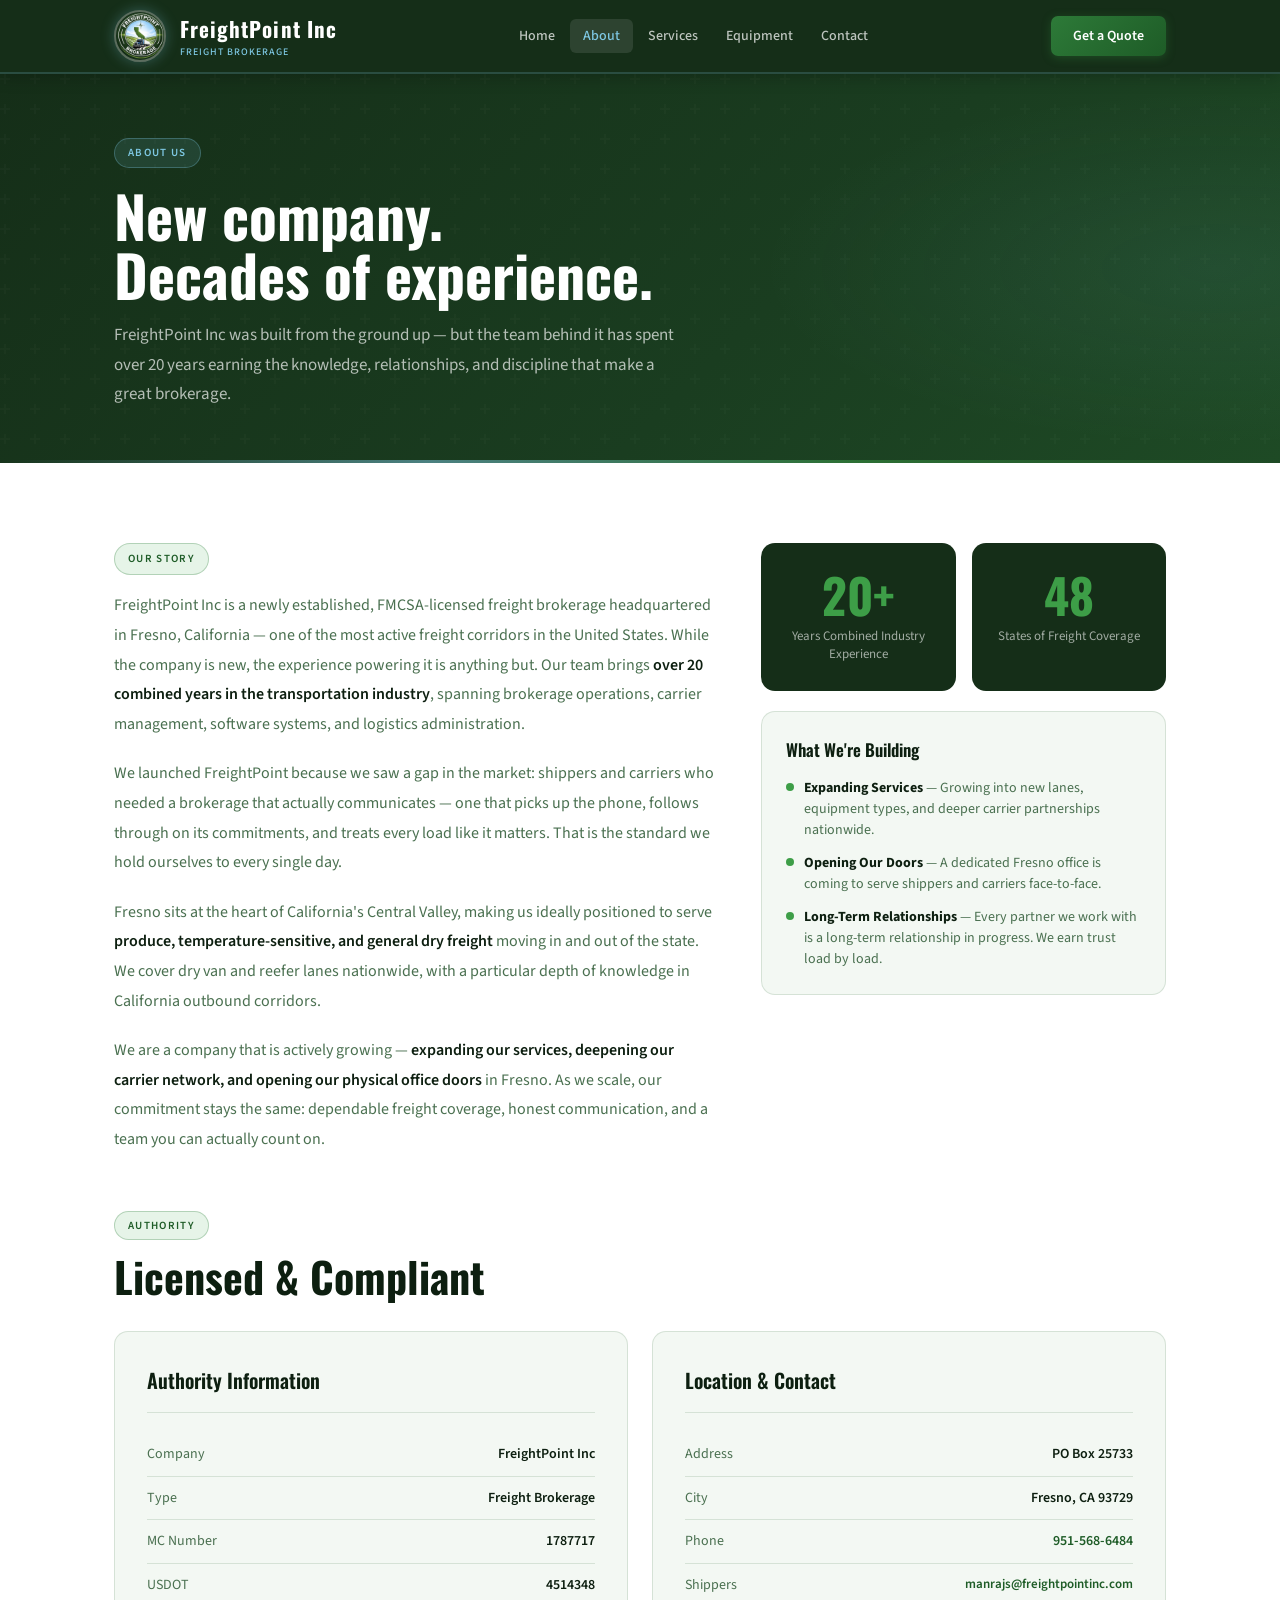
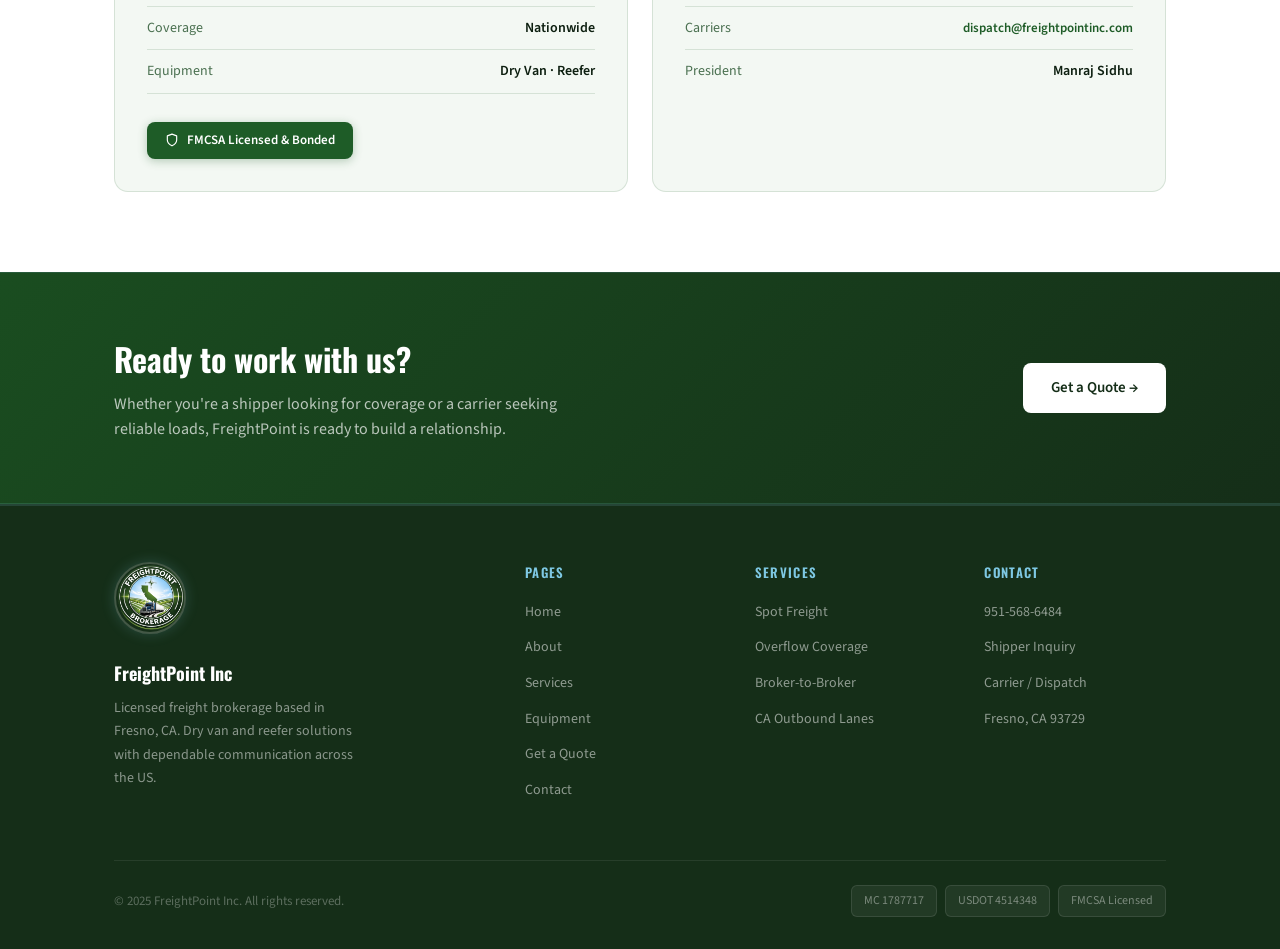
==== about.html @ 99c60712 "Add files via upload" ====
<!DOCTYPE html>
<html lang="en">
<head>
<meta charset="UTF-8">
<meta name="viewport" content="width=device-width, initial-scale=1.0">
<meta name="description" content="Learn about FreightPoint Inc — a new freight brokerage backed by 20+ years of transportation industry experience, based in Fresno, CA.">
<title>About Us | FreightPoint Inc</title>
<link rel="preconnect" href="https://fonts.googleapis.com">
<link rel="preconnect" href="https://fonts.gstatic.com" crossorigin>
<link href="https://fonts.googleapis.com/css2?family=Oswald:wght@400;600;700&family=Source+Sans+3:wght@400;500;600&display=swap" rel="stylesheet">
<link rel="stylesheet" href="style.css">
<style>
  .about-story { display: grid; grid-template-columns: 3fr 2fr; gap: 40px; align-items: start; margin-bottom: 56px; }
  .story-text { font-size: 16px; color: var(--text-muted); line-height: 1.85; }
  .story-text p { margin-bottom: 20px; }
  .story-text p:last-child { margin-bottom: 0; }
  .story-text strong { color: var(--text-dark); font-weight: 600; }
  .story-aside { display: flex; flex-direction: column; gap: 20px; }
  .aside-stat { background: var(--green-dark); border-radius: 14px; padding: 28px 24px; text-align: center; }
  .aside-stat .num { font-family: 'Oswald', sans-serif; font-size: 48px; font-weight: 700; color: var(--green-accent); line-height: 1; }
  .aside-stat .lbl { font-size: 13px; color: rgba(255,255,255,.6); margin-top: 8px; line-height: 1.4; }
  .aside-card { background: var(--off-white); border: 1px solid var(--border); border-radius: 14px; padding: 24px; }
  .aside-card h4 { font-family: 'Oswald', sans-serif; font-size: 17px; font-weight: 600; color: var(--text-dark); margin-bottom: 14px; }
  .aside-bullet { display: flex; align-items: flex-start; gap: 10px; margin-bottom: 12px; font-size: 14px; color: var(--text-muted); line-height: 1.5; }
  .aside-bullet:last-child { margin-bottom: 0; }
  .aside-dot { width: 8px; height: 8px; border-radius: 50%; background: var(--green-accent); flex-shrink: 0; margin-top: 5px; }

  .auth-grid { display: grid; grid-template-columns: 1fr 1fr; gap: 24px; }
  .auth-card { background: var(--off-white); border: 1px solid var(--border); border-radius: 14px; padding: 32px; }
  .auth-card h3 { font-family: 'Oswald', sans-serif; font-size: 20px; font-weight: 600; color: var(--text-dark); margin-bottom: 20px; padding-bottom: 16px; border-bottom: 1px solid var(--border); }
  .auth-row { display: flex; justify-content: space-between; align-items: center; padding: 10px 0; border-bottom: 1px solid var(--border); font-size: 14px; }
  .auth-row:last-child { border-bottom: none; }
  .auth-label { color: var(--text-muted); }
  .auth-value { font-weight: 600; color: var(--text-dark); }

  @media(max-width:900px){ .about-story{grid-template-columns:1fr} .auth-grid{grid-template-columns:1fr} }
</style>
</head>
<body>

<nav>
  <div class="nav-inner">
    <a class="nav-logo" href="index.html">
      <img src="FreightPoint_Logo.png" alt="FreightPoint Inc">
      <div><div class="nav-logo-text">FreightPoint Inc</div><div class="nav-logo-sub">Freight Brokerage</div></div>
    </a>
    <ul class="nav-links">
      <li><a href="index.html">Home</a></li>
      <li><a href="about.html" class="active">About</a></li>
      <li><a href="services.html">Services</a></li>
      <li><a href="equipment.html">Equipment</a></li>
      <li><a href="contact.html">Contact</a></li>
    </ul>
    <a class="nav-cta" href="quote.html">Get a Quote</a>
    <button class="hamburger" id="menuBtn"><span></span><span></span><span></span></button>
  </div>
  <div class="mobile-menu" id="mobileMenu">
    <a href="index.html">Home</a><a href="about.html">About</a><a href="services.html">Services</a><a href="equipment.html">Equipment</a><a href="quote.html">Get a Quote</a><a href="contact.html">Contact</a>
  </div>
</nav>

<div class="page-hero">
  <div class="page-hero-inner">
    <span class="tag">About Us</span>
    <h1>New company.<br>Decades of experience.</h1>
    <p>FreightPoint Inc was built from the ground up — but the team behind it has spent over 20 years earning the knowledge, relationships, and discipline that make a great brokerage.</p>
  </div>
</div>

<!-- STORY -->
<section style="background:var(--white)">
  <div class="container">
    <div class="about-story">
      <div class="story-text">
        <div class="section-label" style="margin-bottom:16px"><span class="tag">Our Story</span></div>
        <p>FreightPoint Inc is a newly established, FMCSA-licensed freight brokerage headquartered in Fresno, California — one of the most active freight corridors in the United States. While the company is new, the experience powering it is anything but. Our team brings <strong>over 20 combined years in the transportation industry</strong>, spanning brokerage operations, carrier management, software systems, and logistics administration.</p>
        <p>We launched FreightPoint because we saw a gap in the market: shippers and carriers who needed a brokerage that actually communicates — one that picks up the phone, follows through on its commitments, and treats every load like it matters. That is the standard we hold ourselves to every single day.</p>
        <p>Fresno sits at the heart of California's Central Valley, making us ideally positioned to serve <strong>produce, temperature-sensitive, and general dry freight</strong> moving in and out of the state. We cover dry van and reefer lanes nationwide, with a particular depth of knowledge in California outbound corridors.</p>
        <p>We are a company that is actively growing — <strong>expanding our services, deepening our carrier network, and opening our physical office doors</strong> in Fresno. As we scale, our commitment stays the same: dependable freight coverage, honest communication, and a team you can actually count on.</p>
      </div>
      <div class="story-aside">
        <div style="display:grid;grid-template-columns:1fr 1fr;gap:16px">
          <div class="aside-stat"><div class="num">20+</div><div class="lbl">Years Combined Industry Experience</div></div>
          <div class="aside-stat"><div class="num">48</div><div class="lbl">States of Freight Coverage</div></div>
        </div>
        <div class="aside-card">
          <h4>What We're Building</h4>
          <div class="aside-bullet"><div class="aside-dot"></div><span><strong style="color:var(--text-dark)">Expanding Services</strong> — Growing into new lanes, equipment types, and deeper carrier partnerships nationwide.</span></div>
          <div class="aside-bullet"><div class="aside-dot"></div><span><strong style="color:var(--text-dark)">Opening Our Doors</strong> — A dedicated Fresno office is coming to serve shippers and carriers face-to-face.</span></div>
          <div class="aside-bullet"><div class="aside-dot"></div><span><strong style="color:var(--text-dark)">Long-Term Relationships</strong> — Every partner we work with is a long-term relationship in progress. We earn trust load by load.</span></div>
        </div>
      </div>
    </div>

    <!-- AUTHORITY -->
    <div class="section-head" style="margin-bottom:32px">
      <div class="section-label"><span class="tag">Authority</span></div>
      <h2 class="section-title">Licensed &amp; Compliant</h2>
    </div>
    <div class="auth-grid">
      <div class="auth-card">
        <h3>Authority Information</h3>
        <div class="auth-row"><span class="auth-label">Company</span><span class="auth-value">FreightPoint Inc</span></div>
        <div class="auth-row"><span class="auth-label">Type</span><span class="auth-value">Freight Brokerage</span></div>
        <div class="auth-row"><span class="auth-label">MC Number</span><span class="auth-value">1787717</span></div>
        <div class="auth-row"><span class="auth-label">USDOT</span><span class="auth-value">4514348</span></div>
        <div class="auth-row"><span class="auth-label">Coverage</span><span class="auth-value">Nationwide</span></div>
        <div class="auth-row"><span class="auth-label">Equipment</span><span class="auth-value">Dry Van · Reefer</span></div>
        <div style="margin-top:12px"><span class="mc-badge-large"><svg width="14" height="14" viewBox="0 0 24 24" fill="none" stroke="currentColor" stroke-width="2" stroke-linecap="round" stroke-linejoin="round"><path d="M12 22s8-4 8-10V5l-8-3-8 3v7c0 6 8 10 8 10z"/></svg>FMCSA Licensed &amp; Bonded</span></div>
      </div>
      <div class="auth-card">
        <h3>Location &amp; Contact</h3>
        <div class="auth-row"><span class="auth-label">Address</span><span class="auth-value">PO Box 25733</span></div>
        <div class="auth-row"><span class="auth-label">City</span><span class="auth-value">Fresno, CA 93729</span></div>
        <div class="auth-row"><span class="auth-label">Phone</span><span class="auth-value"><a href="tel:9515686484" style="color:var(--green-mid);text-decoration:none">951-568-6484</a></span></div>
        <div class="auth-row"><span class="auth-label">Shippers</span><span class="auth-value" style="font-size:13px"><a href="mailto:manrajs@freightpointinc.com" style="color:var(--green-mid);text-decoration:none">manrajs&#64;freightpointinc.com</a></span></div>
        <div class="auth-row"><span class="auth-label">Carriers</span><span class="auth-value" style="font-size:13px"><a href="mailto:dispatch@freightpointinc.com" style="color:var(--green-mid);text-decoration:none">dispatch&#64;freightpointinc.com</a></span></div>
        <div class="auth-row"><span class="auth-label">President</span><span class="auth-value">Manraj Sidhu</span></div>
      </div>
    </div>
  </div>
</section>

<div class="carrier-banner">
  <div class="carrier-inner">
    <div><h2>Ready to work with us?</h2><p>Whether you're a shipper looking for coverage or a carrier seeking reliable loads, FreightPoint is ready to build a relationship.</p></div>
    <a class="btn btn-white" href="quote.html">Get a Quote →</a>
  </div>
</div>

<footer>
  <div class="container">
    <div class="footer-grid">
      <div class="footer-brand"><img src="FreightPoint_Logo.png" alt="FreightPoint Inc"><div style="font-family:'Oswald',sans-serif;font-size:18px;font-weight:700;color:var(--white);">FreightPoint Inc</div><p>Licensed freight brokerage based in Fresno, CA. Dry van and reefer solutions with dependable communication across the US.</p></div>
      <div class="footer-col"><h4>Pages</h4><ul><li><a href="index.html">Home</a></li><li><a href="about.html">About</a></li><li><a href="services.html">Services</a></li><li><a href="equipment.html">Equipment</a></li><li><a href="quote.html">Get a Quote</a></li><li><a href="contact.html">Contact</a></li></ul></div>
      <div class="footer-col"><h4>Services</h4><ul><li><a href="services.html">Spot Freight</a></li><li><a href="services.html">Overflow Coverage</a></li><li><a href="services.html">Broker-to-Broker</a></li><li><a href="services.html">CA Outbound Lanes</a></li></ul></div>
      <div class="footer-col"><h4>Contact</h4><ul><li><a href="tel:9515686484">951-568-6484</a></li><li><a href="contact.html">Shipper Inquiry</a></li><li><a href="contact.html">Carrier / Dispatch</a></li><li><span>Fresno, CA 93729</span></li></ul></div>
    </div>
    <div class="footer-bottom"><p>© 2025 FreightPoint Inc. All rights reserved.</p><div class="mc-chips"><span class="mc-chip">MC 1787717</span><span class="mc-chip">USDOT 4514348</span><span class="mc-chip">FMCSA Licensed</span></div></div>
  </div>
</footer>
<script>
  document.getElementById('menuBtn').addEventListener('click',()=>document.getElementById('mobileMenu').classList.toggle('open'));
</script>
</body>
</html>
---- style.css ----
*, *::before, *::after { box-sizing: border-box; margin: 0; padding: 0; }

:root {
  --green-dark:   #152e18;
  --green-mid:    #1e5c27;
  --green-bright: #2d7a38;
  --green-light:  #e6f4e8;
  --green-accent: #3d9e47;
  --sky:          #7ec8e3;
  --sky-dark:     #3a9abf;
  --gold:         #c8f040;
  --white:        #ffffff;
  --off-white:    #f3f8f3;
  --text-dark:    #0d1f10;
  --text-mid:     #244728;
  --text-muted:   #4a7050;
  --border:       rgba(30,92,39,0.14);
  --shadow:       0 4px 28px rgba(21,46,24,0.14);
}

html { scroll-behavior: smooth; }
body { font-family: 'Source Sans 3', sans-serif; color: var(--text-dark); background: var(--white); line-height: 1.6; font-size: 16px; }

.container { max-width: 1100px; margin: 0 auto; padding: 0 24px; }

.tag { display: inline-block; font-size: 11px; font-weight: 600; letter-spacing: .12em; text-transform: uppercase; padding: 5px 13px; border-radius: 100px; background: var(--green-light); color: var(--green-mid); border: 1px solid rgba(45,122,56,0.28); }

.btn { display: inline-block; font-family: 'Source Sans 3', sans-serif; font-size: 15px; font-weight: 600; padding: 13px 28px; border-radius: 8px; border: none; cursor: pointer; text-decoration: none; transition: all .2s ease; }
.btn-primary { background: var(--green-mid); color: var(--white); }
.btn-primary:hover { background: var(--green-dark); transform: translateY(-1px); }
.btn-white { background: var(--white); color: var(--green-dark); }
.btn-white:hover { background: var(--green-light); }
.btn-outline-white { background: transparent; color: rgba(255,255,255,.92); border: 2px solid rgba(255,255,255,.45); }
.btn-outline-white:hover { background: rgba(255,255,255,.1); border-color: rgba(255,255,255,.7); }

/* ── NAV ── */
nav {
  position: sticky; top: 0; z-index: 200;
  background: var(--green-dark);
  border-bottom: 2px solid rgba(126,200,227,.2);
  box-shadow: 0 2px 16px rgba(0,0,0,.25);
}
.nav-inner { display: flex; align-items: center; justify-content: space-between; padding: 10px 24px; max-width: 1100px; margin: 0 auto; }
.nav-logo { display: flex; align-items: center; gap: 14px; text-decoration: none; }
.nav-logo img {
  width: 52px; height: 52px; border-radius: 50%; object-fit: cover;
  border: 2.5px solid rgba(255,255,255,.3);
  box-shadow: 0 0 14px rgba(126,200,227,.3);
}
.nav-logo-text { font-family: 'Oswald', sans-serif; font-size: 21px; font-weight: 700; color: var(--white); letter-spacing: .05em; }
.nav-logo-sub { font-size: 10px; color: var(--sky); letter-spacing: .1em; text-transform: uppercase; margin-top: -1px; font-weight: 500; }
.nav-links { display: flex; align-items: center; gap: 2px; list-style: none; }
.nav-links a { font-size: 14px; font-weight: 500; color: rgba(255,255,255,.72); text-decoration: none; padding: 7px 13px; border-radius: 6px; transition: all .15s; }
.nav-links a:hover, .nav-links a.active { color: var(--white); background: rgba(255,255,255,.1); }
.nav-links a.active { color: var(--sky); }
.nav-cta {
  background: linear-gradient(135deg, var(--green-bright), var(--green-mid));
  color: var(--white); font-size: 14px; font-weight: 600; padding: 9px 22px;
  border-radius: 7px; border: none; cursor: pointer; text-decoration: none;
  transition: all .2s; font-family: 'Source Sans 3', sans-serif;
  box-shadow: 0 2px 10px rgba(45,122,56,.4);
}
.nav-cta:hover { background: linear-gradient(135deg, #3a9e47, #1e5c27); transform: translateY(-1px); box-shadow: 0 4px 16px rgba(45,122,56,.5); }
.hamburger { display: none; flex-direction: column; gap: 5px; cursor: pointer; padding: 4px; background: none; border: none; }
.hamburger span { display: block; width: 24px; height: 2px; background: var(--white); border-radius: 2px; transition: all .3s; }
.mobile-menu { display: none; flex-direction: column; gap: 2px; padding: 12px 24px 16px; border-top: 1px solid rgba(255,255,255,.08); background: var(--green-dark); }
.mobile-menu.open { display: flex; }
.mobile-menu a { color: rgba(255,255,255,.82); text-decoration: none; font-size: 15px; padding: 11px 10px; border-bottom: 1px solid rgba(255,255,255,.06); }
.mobile-menu a:last-child { border-bottom: none; }

/* ── PAGE HERO ── */
.page-hero {
  background: linear-gradient(135deg, var(--green-dark) 0%, #1a3d20 60%, #1e4a25 100%);
  padding: 64px 0 54px; position: relative; overflow: hidden;
}
.page-hero::before {
  content: ''; position: absolute; inset: 0; pointer-events: none;
  background:
    radial-gradient(ellipse 55% 70% at 95% 50%, rgba(126,200,227,.07) 0%, transparent 65%),
    url("data:image/svg+xml,%3Csvg width='60' height='60' viewBox='0 0 60 60' xmlns='http://www.w3.org/2000/svg'%3E%3Cg fill='%23ffffff' fill-opacity='0.018'%3E%3Cpath d='M36 34v-4h-2v4h-4v2h4v4h2v-4h4v-2h-4zm0-30V0h-2v4h-4v2h4v4h2V6h4V4h-4zM6 34v-4H4v4H0v2h4v4h2v-4h4v-2H6zM6 4V0H4v4H0v2h4v4h2V6h4V4H6z'/%3E%3C/g%3E%3C/svg%3E");
}
.page-hero::after {
  content: ''; position: absolute; bottom: 0; left: 0; right: 0; height: 3px;
  background: linear-gradient(90deg, transparent, var(--sky), var(--green-accent), transparent);
  opacity: .5;
}
.page-hero-inner { position: relative; max-width: 1100px; margin: 0 auto; padding: 0 24px; }
.page-hero .tag { background: rgba(126,200,227,.12); color: var(--sky); border-color: rgba(126,200,227,.3); margin-bottom: 18px; }
.page-hero h1 { font-family: 'Oswald', sans-serif; font-size: clamp(36px, 4.5vw, 58px); font-weight: 700; color: var(--white); line-height: 1.04; margin-bottom: 16px; }
.page-hero h1 em { font-style: normal; color: var(--sky); }
.page-hero p { font-size: 17px; color: rgba(255,255,255,.68); max-width: 560px; line-height: 1.72; }

/* ── SECTIONS ── */
section { padding: 80px 0; }
.section-label { margin-bottom: 14px; }
.section-title { font-family: 'Oswald', sans-serif; font-size: clamp(28px, 3.5vw, 42px); font-weight: 700; color: var(--text-dark); line-height: 1.08; margin-bottom: 14px; }
.section-sub { font-size: 16px; color: var(--text-muted); max-width: 520px; line-height: 1.72; }
.section-head { margin-bottom: 48px; }

/* ── TRUST BAR ── */
.trust-bar { background: var(--white); border-bottom: 1px solid var(--border); padding: 15px 24px; }
.trust-bar-inner { max-width: 1100px; margin: 0 auto; display: flex; align-items: center; gap: 32px; flex-wrap: wrap; justify-content: center; }
.trust-item { display: flex; align-items: center; gap: 8px; font-size: 13px; color: var(--text-muted); font-weight: 500; }
.trust-check { width: 18px; height: 18px; border-radius: 50%; background: var(--green-light); display: flex; align-items: center; justify-content: center; flex-shrink: 0; }
.trust-check svg { width: 10px; height: 10px; }

/* ── CARDS ── */
.card { background: var(--white); border: 1px solid var(--border); border-radius: 14px; padding: 32px 28px; }

/* ── FOOTER ── */
footer {
  background: var(--green-dark);
  border-top: 2px solid rgba(126,200,227,.15);
  color: rgba(255,255,255,.75); padding: 56px 0 32px;
}
.footer-grid { display: grid; grid-template-columns: 2fr 1fr 1fr 1fr; gap: 48px; margin-bottom: 48px; }
.footer-brand img { width: 72px; height: 72px; border-radius: 50%; margin-bottom: 16px; border: 2.5px solid rgba(255,255,255,.2); box-shadow: 0 0 14px rgba(126,200,227,.2); }
.footer-brand p { font-size: 14px; color: rgba(255,255,255,.5); line-height: 1.65; margin-top: 10px; max-width: 240px; }
.footer-col h4 { font-family: 'Oswald', sans-serif; font-size: 13px; font-weight: 600; color: var(--sky); letter-spacing: .1em; text-transform: uppercase; margin-bottom: 16px; }
.footer-col ul { list-style: none; }
.footer-col ul li { margin-bottom: 10px; }
.footer-col ul li a { color: rgba(255,255,255,.52); text-decoration: none; font-size: 14px; transition: color .15s; }
.footer-col ul li a:hover { color: var(--white); }
.footer-col ul li span { color: rgba(255,255,255,.52); font-size: 14px; }
.footer-bottom { border-top: 1px solid rgba(255,255,255,.08); padding-top: 24px; display: flex; justify-content: space-between; align-items: center; flex-wrap: wrap; gap: 12px; }
.footer-bottom p { font-size: 13px; color: rgba(255,255,255,.3); }
.mc-chips { display: flex; gap: 8px; flex-wrap: wrap; }
.mc-chip { background: rgba(255,255,255,.06); border: 1px solid rgba(255,255,255,.1); border-radius: 6px; padding: 5px 12px; font-size: 12px; color: rgba(255,255,255,.4); }

/* ── FORM ── */
.form-row { display: grid; grid-template-columns: 1fr 1fr; gap: 16px; }
.form-field { margin-bottom: 18px; }
.form-field label { display: block; font-size: 13px; font-weight: 600; color: var(--text-mid); margin-bottom: 6px; letter-spacing: .02em; }
.form-field input, .form-field select, .form-field textarea { width: 100%; padding: 11px 14px; border: 1.5px solid #cce3ce; border-radius: 8px; font-family: 'Source Sans 3', sans-serif; font-size: 15px; color: var(--text-dark); background: var(--white); transition: border-color .2s; outline: none; }
.form-field input:focus, .form-field select:focus, .form-field textarea:focus { border-color: var(--green-mid); box-shadow: 0 0 0 3px rgba(30,92,39,.1); }
.form-field textarea { resize: vertical; min-height: 100px; }
.form-submit { width: 100%; background: linear-gradient(135deg, var(--green-bright), var(--green-mid)); color: var(--white); font-family: 'Source Sans 3', sans-serif; font-size: 16px; font-weight: 600; padding: 14px 24px; border-radius: 8px; border: none; cursor: pointer; transition: all .2s; display: flex; align-items: center; justify-content: center; gap: 8px; box-shadow: 0 3px 12px rgba(30,92,39,.3); }
.form-submit:hover { background: linear-gradient(135deg, #3aac48, #1a5022); transform: translateY(-1px); box-shadow: 0 5px 18px rgba(30,92,39,.4); }
.form-note { font-size: 12px; color: var(--text-muted); text-align: center; margin-top: 14px; }
.success-msg { display: none; background: var(--green-light); border: 1px solid var(--green-accent); color: var(--green-dark); padding: 14px 18px; border-radius: 8px; font-size: 14px; margin-top: 16px; font-weight: 500; }

/* ── MC BADGE ── */
.mc-badge-large { display: inline-flex; align-items: center; gap: 8px; background: var(--green-mid); color: var(--white); font-size: 13px; font-weight: 600; padding: 8px 18px; border-radius: 8px; margin-top: 16px; box-shadow: 0 2px 10px rgba(30,92,39,.3); }

/* ── CARRIER BANNER ── */
.carrier-banner {
  background: linear-gradient(135deg, #1a4d20, var(--green-dark));
  border-top: 1px solid rgba(126,200,227,.15);
  border-bottom: 1px solid rgba(126,200,227,.15);
  padding: 60px 0;
}
.carrier-inner { max-width: 1100px; margin: 0 auto; padding: 0 24px; display: flex; align-items: center; justify-content: space-between; gap: 32px; flex-wrap: wrap; }
.carrier-inner h2 { font-family: 'Oswald', sans-serif; font-size: 32px; font-weight: 700; color: var(--white); margin-bottom: 8px; }
.carrier-inner p { font-size: 16px; color: rgba(255,255,255,.7); max-width: 480px; }

/* ── RESPONSIVE ── */
@media (max-width: 900px) {
  .footer-grid { grid-template-columns: 1fr 1fr; gap: 32px; }
  .form-row { grid-template-columns: 1fr; }
}
@media (max-width: 600px) {
  .nav-links, .nav-cta { display: none; }
  .hamburger { display: flex; }
  .footer-grid { grid-template-columns: 1fr; }
  section { padding: 56px 0; }
  .carrier-inner { text-align: center; }
  .carrier-inner a { margin: 0 auto; }
}
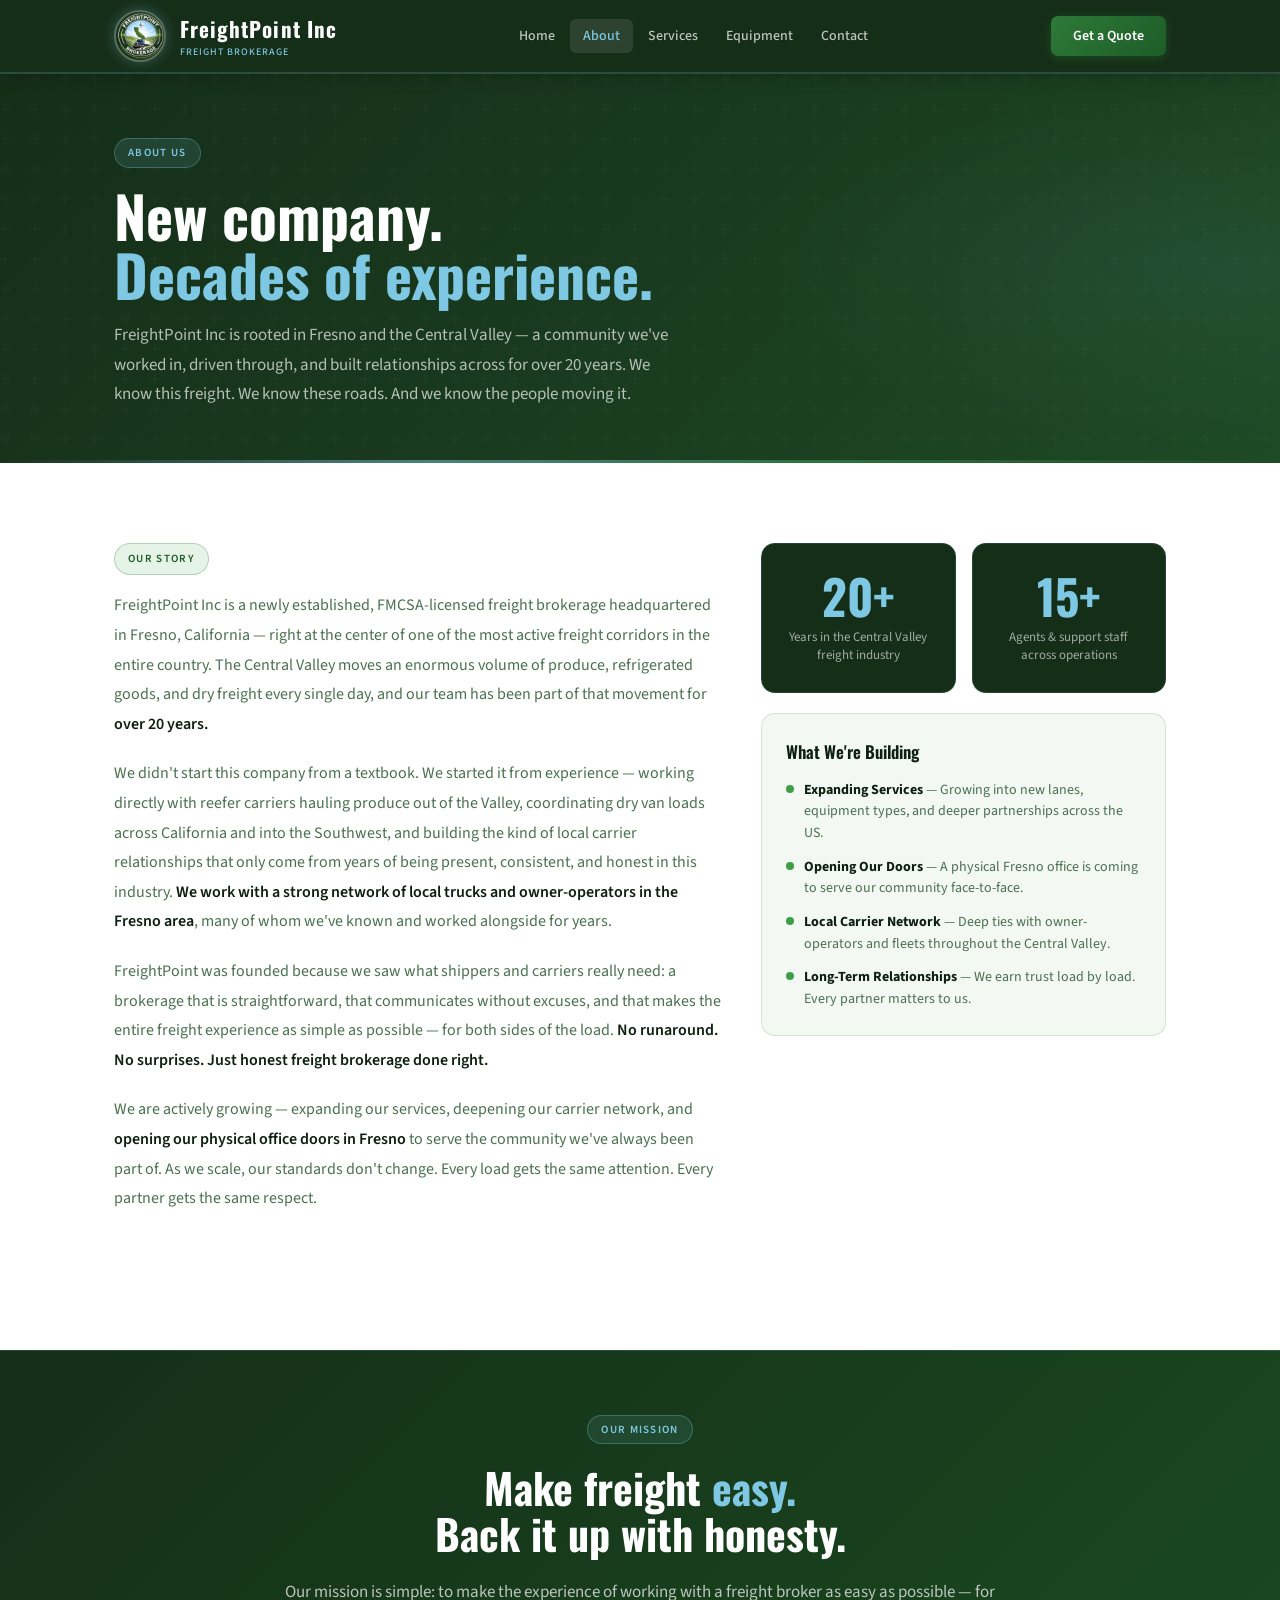
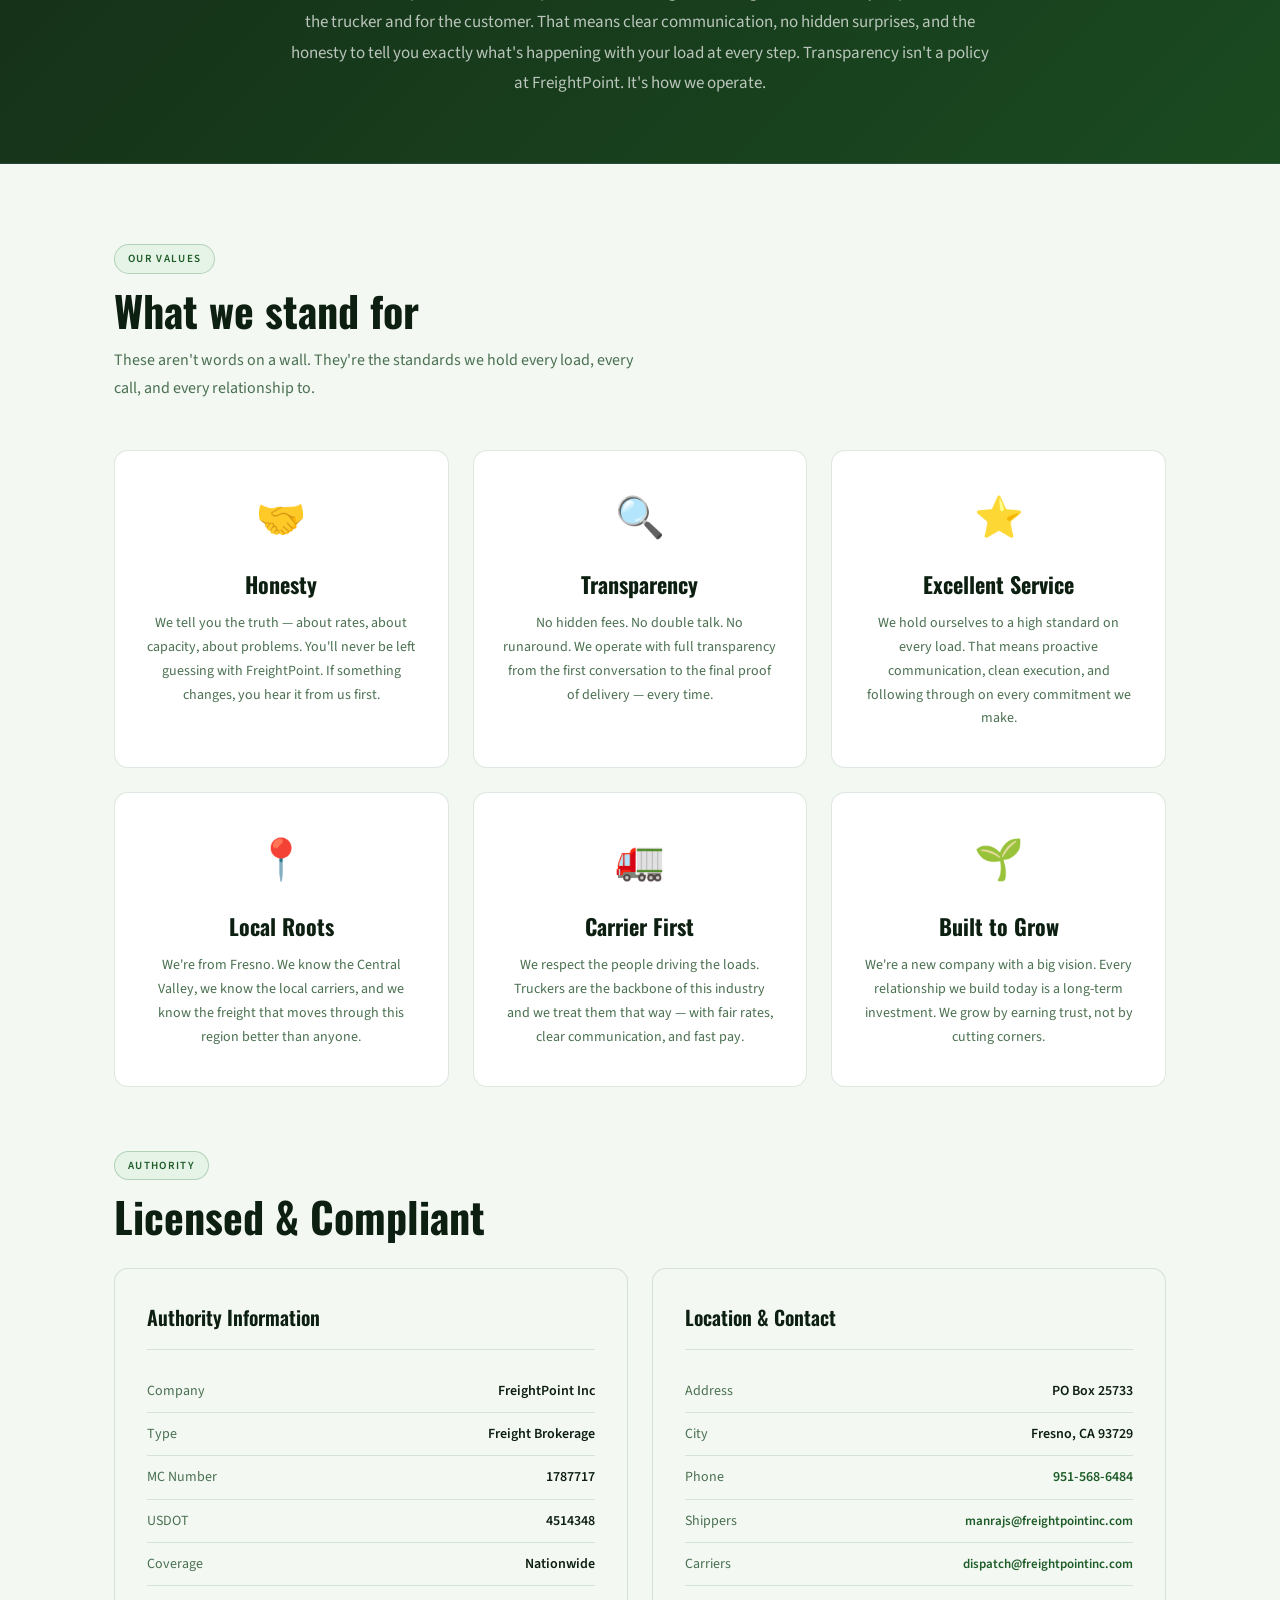
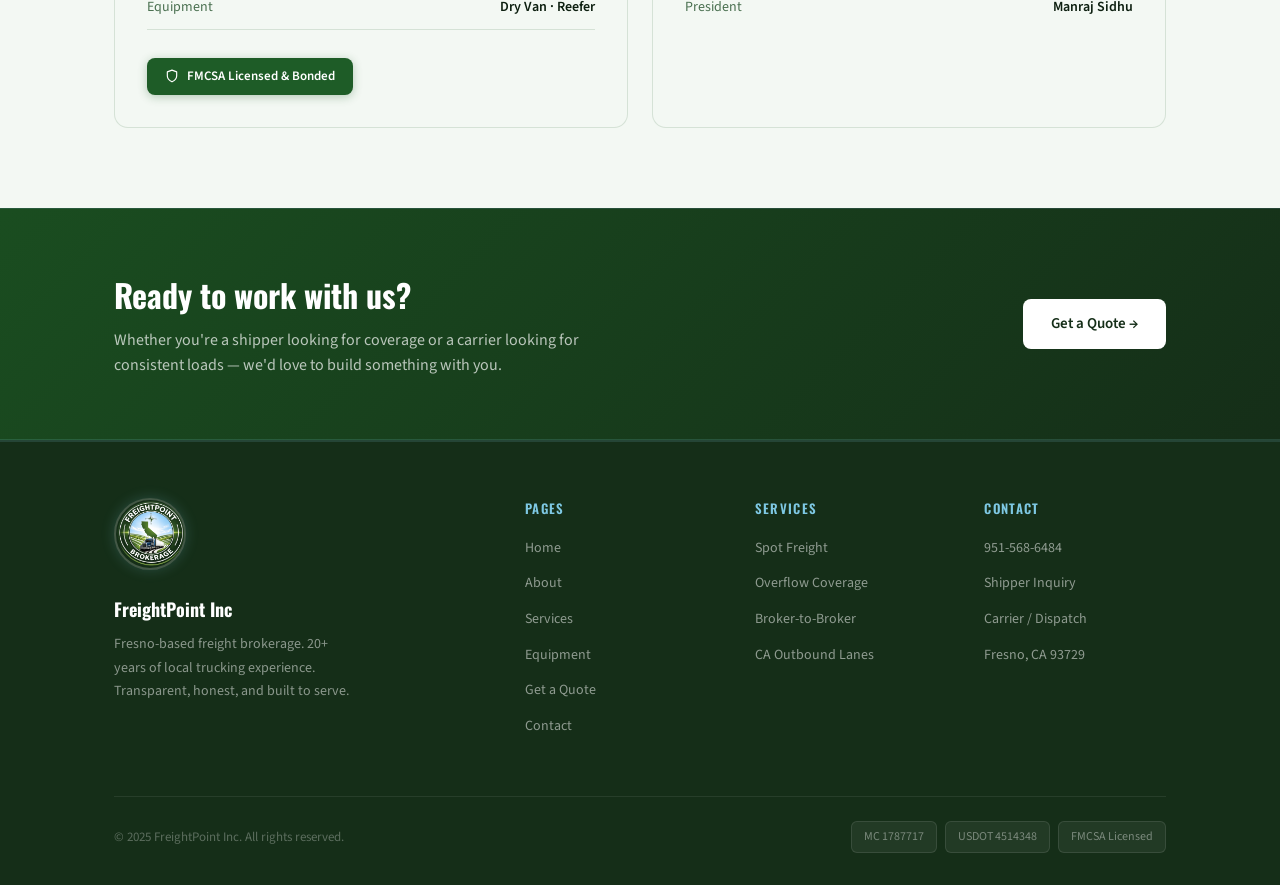
==== commit 1bd6ee26: "Rename about (1).html to about.html" ====
--- a/about.html
+++ b/about.html
@@ -3,7 +3,7 @@
 <head>
 <meta charset="UTF-8">
 <meta name="viewport" content="width=device-width, initial-scale=1.0">
-<meta name="description" content="Learn about FreightPoint Inc — a new freight brokerage backed by 20+ years of transportation industry experience, based in Fresno, CA.">
+<meta name="description" content="Learn about FreightPoint Inc — a Fresno-based freight brokerage backed by 20+ years of local trucking, produce, reefer, and dry van experience.">
 <title>About Us | FreightPoint Inc</title>
 <link rel="preconnect" href="https://fonts.googleapis.com">
 <link rel="preconnect" href="https://fonts.gstatic.com" crossorigin>
@@ -16,14 +16,23 @@
   .story-text p:last-child { margin-bottom: 0; }
   .story-text strong { color: var(--text-dark); font-weight: 600; }
   .story-aside { display: flex; flex-direction: column; gap: 20px; }
-  .aside-stat { background: var(--green-dark); border-radius: 14px; padding: 28px 24px; text-align: center; }
-  .aside-stat .num { font-family: 'Oswald', sans-serif; font-size: 48px; font-weight: 700; color: var(--green-accent); line-height: 1; }
+  .aside-stat { background: var(--green-dark); border-radius: 14px; padding: 28px 24px; text-align: center; border: 1px solid rgba(126,200,227,.15); }
+  .aside-stat .num { font-family: 'Oswald', sans-serif; font-size: 48px; font-weight: 700; color: var(--sky); line-height: 1; }
   .aside-stat .lbl { font-size: 13px; color: rgba(255,255,255,.6); margin-top: 8px; line-height: 1.4; }
   .aside-card { background: var(--off-white); border: 1px solid var(--border); border-radius: 14px; padding: 24px; }
   .aside-card h4 { font-family: 'Oswald', sans-serif; font-size: 17px; font-weight: 600; color: var(--text-dark); margin-bottom: 14px; }
-  .aside-bullet { display: flex; align-items: flex-start; gap: 10px; margin-bottom: 12px; font-size: 14px; color: var(--text-muted); line-height: 1.5; }
+  .aside-bullet { display: flex; align-items: flex-start; gap: 10px; margin-bottom: 12px; font-size: 14px; color: var(--text-muted); line-height: 1.55; }
   .aside-bullet:last-child { margin-bottom: 0; }
   .aside-dot { width: 8px; height: 8px; border-radius: 50%; background: var(--green-accent); flex-shrink: 0; margin-top: 5px; }
+
+  .values-grid { display: grid; grid-template-columns: repeat(3,1fr); gap: 24px; margin-bottom: 64px; }
+  .value-card { background: var(--white); border: 1px solid var(--border); border-radius: 14px; padding: 36px 28px; text-align: center; transition: all .25s; position: relative; overflow: hidden; }
+  .value-card::before { content: ''; position: absolute; top: 0; left: 0; right: 0; height: 4px; background: linear-gradient(90deg, var(--green-mid), var(--sky-dark)); transform: scaleX(0); transform-origin: left; transition: transform .3s; }
+  .value-card:hover { transform: translateY(-4px); box-shadow: var(--shadow); }
+  .value-card:hover::before { transform: scaleX(1); }
+  .value-icon { font-size: 40px; margin-bottom: 16px; display: block; }
+  .value-card h3 { font-family: 'Oswald', sans-serif; font-size: 22px; font-weight: 700; color: var(--text-dark); margin-bottom: 10px; }
+  .value-card p { font-size: 14px; color: var(--text-muted); line-height: 1.7; }
 
   .auth-grid { display: grid; grid-template-columns: 1fr 1fr; gap: 24px; }
   .auth-card { background: var(--off-white); border: 1px solid var(--border); border-radius: 14px; padding: 32px; }
@@ -33,37 +42,33 @@
   .auth-label { color: var(--text-muted); }
   .auth-value { font-weight: 600; color: var(--text-dark); }
 
-  @media(max-width:900px){ .about-story{grid-template-columns:1fr} .auth-grid{grid-template-columns:1fr} }
+  .mission-banner { background: linear-gradient(135deg, var(--green-dark), #1a4a20); border-top: 1px solid rgba(126,200,227,.15); border-bottom: 1px solid rgba(126,200,227,.15); padding: 64px 0; margin-bottom: 0; }
+  .mission-inner { max-width: 760px; margin: 0 auto; padding: 0 24px; text-align: center; }
+  .mission-inner h2 { font-family: 'Oswald', sans-serif; font-size: clamp(28px,3.5vw,42px); font-weight: 700; color: var(--white); margin-bottom: 20px; line-height: 1.1; }
+  .mission-inner h2 em { font-style: normal; color: var(--sky); }
+  .mission-inner p { font-size: 17px; color: rgba(255,255,255,.7); line-height: 1.8; }
+
+  @media(max-width:900px){ .about-story{grid-template-columns:1fr} .values-grid{grid-template-columns:1fr 1fr} .auth-grid{grid-template-columns:1fr} }
+  @media(max-width:600px){ .values-grid{grid-template-columns:1fr} }
 </style>
 </head>
 <body>
 
 <nav>
   <div class="nav-inner">
-    <a class="nav-logo" href="index.html">
-      <img src="FreightPoint_Logo.png" alt="FreightPoint Inc">
-      <div><div class="nav-logo-text">FreightPoint Inc</div><div class="nav-logo-sub">Freight Brokerage</div></div>
-    </a>
-    <ul class="nav-links">
-      <li><a href="index.html">Home</a></li>
-      <li><a href="about.html" class="active">About</a></li>
-      <li><a href="services.html">Services</a></li>
-      <li><a href="equipment.html">Equipment</a></li>
-      <li><a href="contact.html">Contact</a></li>
-    </ul>
+    <a class="nav-logo" href="index.html"><img src="FreightPoint_Logo.png" alt="FreightPoint Inc"><div><div class="nav-logo-text">FreightPoint Inc</div><div class="nav-logo-sub">Freight Brokerage</div></div></a>
+    <ul class="nav-links"><li><a href="index.html">Home</a></li><li><a href="about.html" class="active">About</a></li><li><a href="services.html">Services</a></li><li><a href="equipment.html">Equipment</a></li><li><a href="contact.html">Contact</a></li></ul>
     <a class="nav-cta" href="quote.html">Get a Quote</a>
     <button class="hamburger" id="menuBtn"><span></span><span></span><span></span></button>
   </div>
-  <div class="mobile-menu" id="mobileMenu">
-    <a href="index.html">Home</a><a href="about.html">About</a><a href="services.html">Services</a><a href="equipment.html">Equipment</a><a href="quote.html">Get a Quote</a><a href="contact.html">Contact</a>
-  </div>
+  <div class="mobile-menu" id="mobileMenu"><a href="index.html">Home</a><a href="about.html">About</a><a href="services.html">Services</a><a href="equipment.html">Equipment</a><a href="quote.html">Get a Quote</a><a href="contact.html">Contact</a></div>
 </nav>
 
 <div class="page-hero">
   <div class="page-hero-inner">
     <span class="tag">About Us</span>
-    <h1>New company.<br>Decades of experience.</h1>
-    <p>FreightPoint Inc was built from the ground up — but the team behind it has spent over 20 years earning the knowledge, relationships, and discipline that make a great brokerage.</p>
+    <h1>New company.<br><em>Decades of experience.</em></h1>
+    <p>FreightPoint Inc is rooted in Fresno and the Central Valley — a community we've worked in, driven through, and built relationships across for over 20 years. We know this freight. We know these roads. And we know the people moving it.</p>
   </div>
 </div>
 
@@ -73,30 +78,80 @@
     <div class="about-story">
       <div class="story-text">
         <div class="section-label" style="margin-bottom:16px"><span class="tag">Our Story</span></div>
-        <p>FreightPoint Inc is a newly established, FMCSA-licensed freight brokerage headquartered in Fresno, California — one of the most active freight corridors in the United States. While the company is new, the experience powering it is anything but. Our team brings <strong>over 20 combined years in the transportation industry</strong>, spanning brokerage operations, carrier management, software systems, and logistics administration.</p>
-        <p>We launched FreightPoint because we saw a gap in the market: shippers and carriers who needed a brokerage that actually communicates — one that picks up the phone, follows through on its commitments, and treats every load like it matters. That is the standard we hold ourselves to every single day.</p>
-        <p>Fresno sits at the heart of California's Central Valley, making us ideally positioned to serve <strong>produce, temperature-sensitive, and general dry freight</strong> moving in and out of the state. We cover dry van and reefer lanes nationwide, with a particular depth of knowledge in California outbound corridors.</p>
-        <p>We are a company that is actively growing — <strong>expanding our services, deepening our carrier network, and opening our physical office doors</strong> in Fresno. As we scale, our commitment stays the same: dependable freight coverage, honest communication, and a team you can actually count on.</p>
+        <p>FreightPoint Inc is a newly established, FMCSA-licensed freight brokerage headquartered in Fresno, California — right at the center of one of the most active freight corridors in the entire country. The Central Valley moves an enormous volume of produce, refrigerated goods, and dry freight every single day, and our team has been part of that movement for <strong>over 20 years.</strong></p>
+        <p>We didn't start this company from a textbook. We started it from experience — working directly with reefer carriers hauling produce out of the Valley, coordinating dry van loads across California and into the Southwest, and building the kind of local carrier relationships that only come from years of being present, consistent, and honest in this industry. <strong>We work with a strong network of local trucks and owner-operators in the Fresno area</strong>, many of whom we've known and worked alongside for years.</p>
+        <p>FreightPoint was founded because we saw what shippers and carriers really need: a brokerage that is straightforward, that communicates without excuses, and that makes the entire freight experience as simple as possible — for both sides of the load. <strong>No runaround. No surprises. Just honest freight brokerage done right.</strong></p>
+        <p>We are actively growing — expanding our services, deepening our carrier network, and <strong>opening our physical office doors in Fresno</strong> to serve the community we've always been part of. As we scale, our standards don't change. Every load gets the same attention. Every partner gets the same respect.</p>
       </div>
       <div class="story-aside">
         <div style="display:grid;grid-template-columns:1fr 1fr;gap:16px">
-          <div class="aside-stat"><div class="num">20+</div><div class="lbl">Years Combined Industry Experience</div></div>
-          <div class="aside-stat"><div class="num">48</div><div class="lbl">States of Freight Coverage</div></div>
+          <div class="aside-stat"><div class="num">20+</div><div class="lbl">Years in the Central Valley freight industry</div></div>
+          <div class="aside-stat"><div class="num">15+</div><div class="lbl">Agents &amp; support staff across operations</div></div>
         </div>
         <div class="aside-card">
           <h4>What We're Building</h4>
-          <div class="aside-bullet"><div class="aside-dot"></div><span><strong style="color:var(--text-dark)">Expanding Services</strong> — Growing into new lanes, equipment types, and deeper carrier partnerships nationwide.</span></div>
-          <div class="aside-bullet"><div class="aside-dot"></div><span><strong style="color:var(--text-dark)">Opening Our Doors</strong> — A dedicated Fresno office is coming to serve shippers and carriers face-to-face.</span></div>
-          <div class="aside-bullet"><div class="aside-dot"></div><span><strong style="color:var(--text-dark)">Long-Term Relationships</strong> — Every partner we work with is a long-term relationship in progress. We earn trust load by load.</span></div>
+          <div class="aside-bullet"><div class="aside-dot"></div><span><strong style="color:var(--text-dark)">Expanding Services</strong> — Growing into new lanes, equipment types, and deeper partnerships across the US.</span></div>
+          <div class="aside-bullet"><div class="aside-dot"></div><span><strong style="color:var(--text-dark)">Opening Our Doors</strong> — A physical Fresno office is coming to serve our community face-to-face.</span></div>
+          <div class="aside-bullet"><div class="aside-dot"></div><span><strong style="color:var(--text-dark)">Local Carrier Network</strong> — Deep ties with owner-operators and fleets throughout the Central Valley.</span></div>
+          <div class="aside-bullet"><div class="aside-dot"></div><span><strong style="color:var(--text-dark)">Long-Term Relationships</strong> — We earn trust load by load. Every partner matters to us.</span></div>
         </div>
+      </div>
+    </div>
+  </div>
+</section>
+
+<!-- MISSION BANNER -->
+<div class="mission-banner">
+  <div class="mission-inner">
+    <span class="tag" style="background:rgba(126,200,227,.1);color:var(--sky);border-color:rgba(126,200,227,.3);margin-bottom:20px;display:inline-block">Our Mission</span>
+    <h2>Make freight <em>easy.</em><br>Back it up with honesty.</h2>
+    <p>Our mission is simple: to make the experience of working with a freight broker as easy as possible — for the trucker and for the customer. That means clear communication, no hidden surprises, and the honesty to tell you exactly what's happening with your load at every step. Transparency isn't a policy at FreightPoint. It's how we operate.</p>
+  </div>
+</div>
+
+<!-- VALUES -->
+<section style="background:var(--off-white)">
+  <div class="container">
+    <div class="section-head">
+      <div class="section-label"><span class="tag">Our Values</span></div>
+      <h2 class="section-title">What we stand for</h2>
+      <p class="section-sub">These aren't words on a wall. They're the standards we hold every load, every call, and every relationship to.</p>
+    </div>
+    <div class="values-grid">
+      <div class="value-card">
+        <span class="value-icon">🤝</span>
+        <h3>Honesty</h3>
+        <p>We tell you the truth — about rates, about capacity, about problems. You'll never be left guessing with FreightPoint. If something changes, you hear it from us first.</p>
+      </div>
+      <div class="value-card">
+        <span class="value-icon">🔍</span>
+        <h3>Transparency</h3>
+        <p>No hidden fees. No double talk. No runaround. We operate with full transparency from the first conversation to the final proof of delivery — every time.</p>
+      </div>
+      <div class="value-card">
+        <span class="value-icon">⭐</span>
+        <h3>Excellent Service</h3>
+        <p>We hold ourselves to a high standard on every load. That means proactive communication, clean execution, and following through on every commitment we make.</p>
+      </div>
+      <div class="value-card">
+        <span class="value-icon">📍</span>
+        <h3>Local Roots</h3>
+        <p>We're from Fresno. We know the Central Valley, we know the local carriers, and we know the freight that moves through this region better than anyone.</p>
+      </div>
+      <div class="value-card">
+        <span class="value-icon">🚛</span>
+        <h3>Carrier First</h3>
+        <p>We respect the people driving the loads. Truckers are the backbone of this industry and we treat them that way — with fair rates, clear communication, and fast pay.</p>
+      </div>
+      <div class="value-card">
+        <span class="value-icon">🌱</span>
+        <h3>Built to Grow</h3>
+        <p>We're a new company with a big vision. Every relationship we build today is a long-term investment. We grow by earning trust, not by cutting corners.</p>
       </div>
     </div>
 
     <!-- AUTHORITY -->
-    <div class="section-head" style="margin-bottom:32px">
-      <div class="section-label"><span class="tag">Authority</span></div>
-      <h2 class="section-title">Licensed &amp; Compliant</h2>
-    </div>
+    <div class="section-head" style="margin-bottom:28px"><div class="section-label"><span class="tag">Authority</span></div><h2 class="section-title">Licensed &amp; Compliant</h2></div>
     <div class="auth-grid">
       <div class="auth-card">
         <h3>Authority Information</h3>
@@ -122,16 +177,13 @@
 </section>
 
 <div class="carrier-banner">
-  <div class="carrier-inner">
-    <div><h2>Ready to work with us?</h2><p>Whether you're a shipper looking for coverage or a carrier seeking reliable loads, FreightPoint is ready to build a relationship.</p></div>
-    <a class="btn btn-white" href="quote.html">Get a Quote →</a>
-  </div>
+  <div class="carrier-inner"><div><h2>Ready to work with us?</h2><p>Whether you're a shipper looking for coverage or a carrier looking for consistent loads — we'd love to build something with you.</p></div><a class="btn btn-white" href="quote.html">Get a Quote →</a></div>
 </div>
 
 <footer>
   <div class="container">
     <div class="footer-grid">
-      <div class="footer-brand"><img src="FreightPoint_Logo.png" alt="FreightPoint Inc"><div style="font-family:'Oswald',sans-serif;font-size:18px;font-weight:700;color:var(--white);">FreightPoint Inc</div><p>Licensed freight brokerage based in Fresno, CA. Dry van and reefer solutions with dependable communication across the US.</p></div>
+      <div class="footer-brand"><img src="FreightPoint_Logo.png" alt="FreightPoint Inc"><div style="font-family:'Oswald',sans-serif;font-size:18px;font-weight:700;color:var(--white);">FreightPoint Inc</div><p>Fresno-based freight brokerage. 20+ years of local trucking experience. Transparent, honest, and built to serve.</p></div>
       <div class="footer-col"><h4>Pages</h4><ul><li><a href="index.html">Home</a></li><li><a href="about.html">About</a></li><li><a href="services.html">Services</a></li><li><a href="equipment.html">Equipment</a></li><li><a href="quote.html">Get a Quote</a></li><li><a href="contact.html">Contact</a></li></ul></div>
       <div class="footer-col"><h4>Services</h4><ul><li><a href="services.html">Spot Freight</a></li><li><a href="services.html">Overflow Coverage</a></li><li><a href="services.html">Broker-to-Broker</a></li><li><a href="services.html">CA Outbound Lanes</a></li></ul></div>
       <div class="footer-col"><h4>Contact</h4><ul><li><a href="tel:9515686484">951-568-6484</a></li><li><a href="contact.html">Shipper Inquiry</a></li><li><a href="contact.html">Carrier / Dispatch</a></li><li><span>Fresno, CA 93729</span></li></ul></div>
@@ -139,8 +191,6 @@
     <div class="footer-bottom"><p>© 2025 FreightPoint Inc. All rights reserved.</p><div class="mc-chips"><span class="mc-chip">MC 1787717</span><span class="mc-chip">USDOT 4514348</span><span class="mc-chip">FMCSA Licensed</span></div></div>
   </div>
 </footer>
-<script>
-  document.getElementById('menuBtn').addEventListener('click',()=>document.getElementById('mobileMenu').classList.toggle('open'));
-</script>
+<script>document.getElementById('menuBtn').addEventListener('click',()=>document.getElementById('mobileMenu').classList.toggle('open'));</script>
 </body>
 </html>
